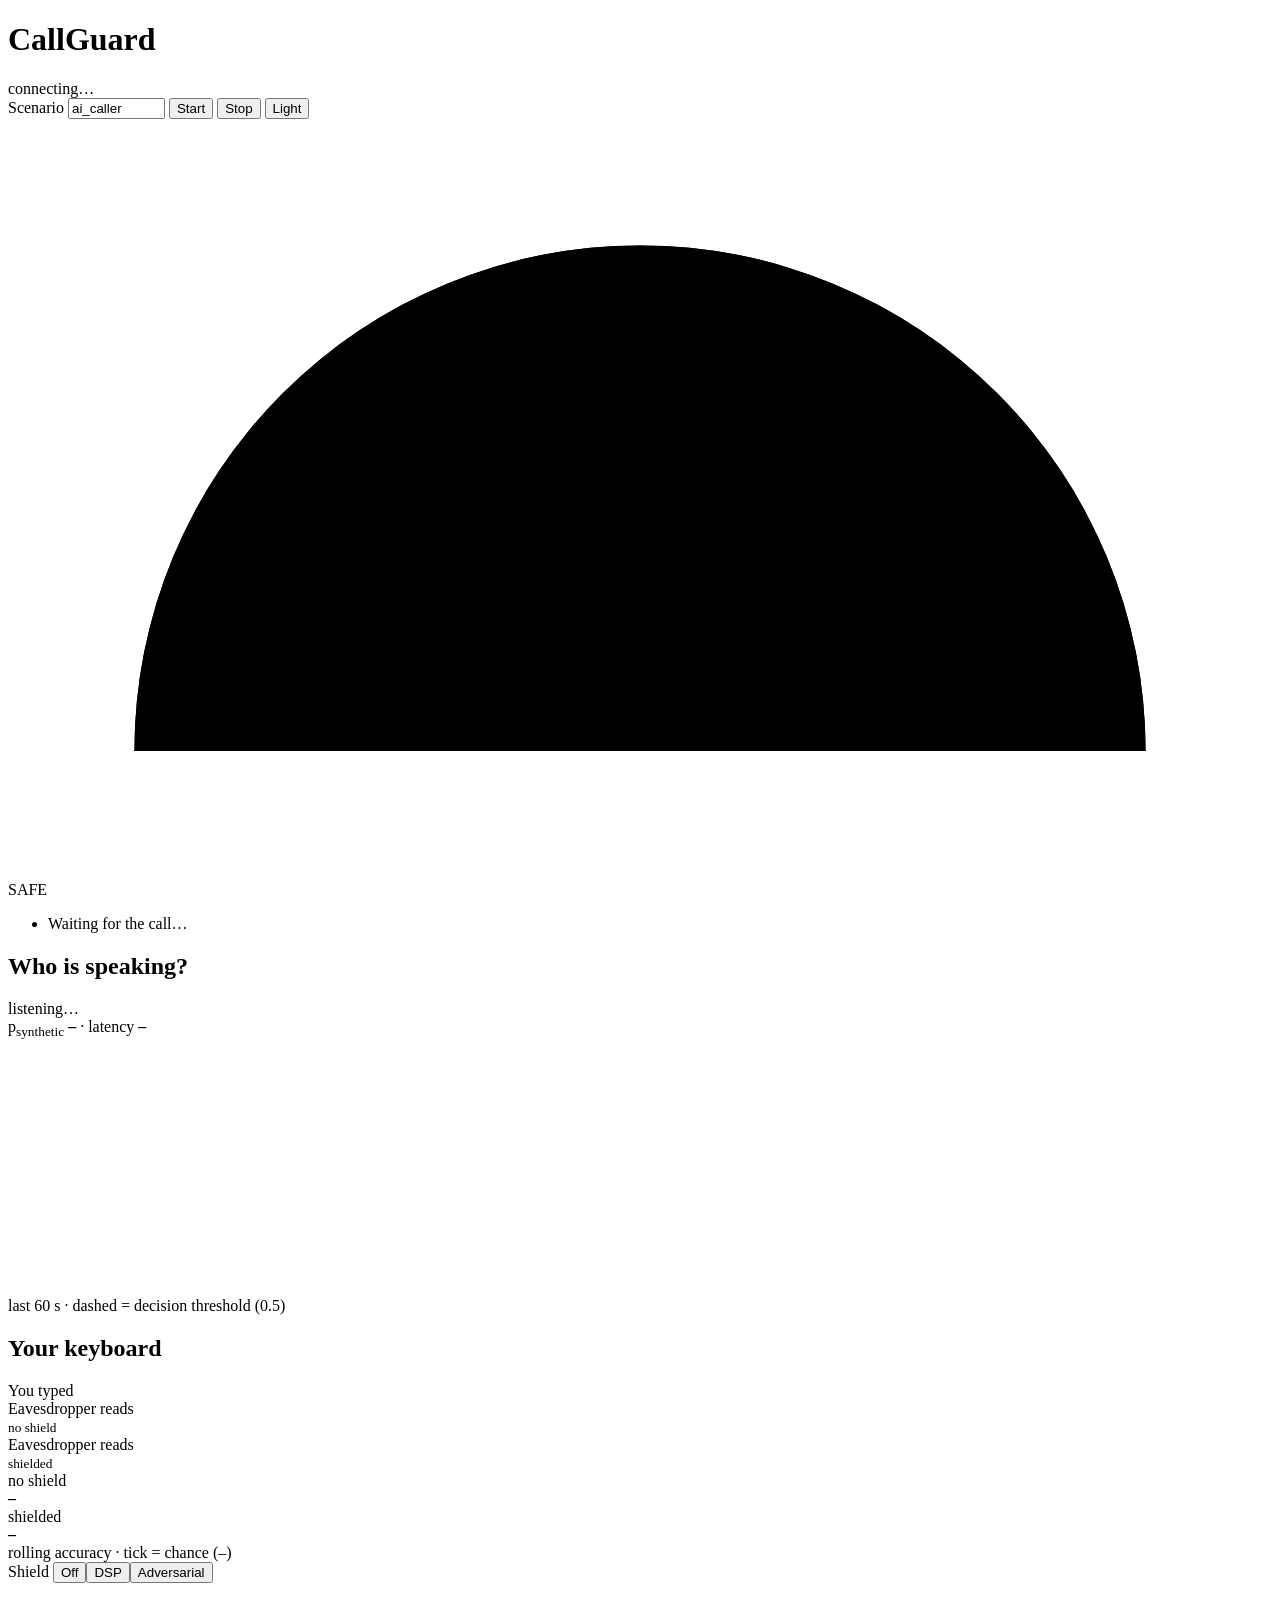
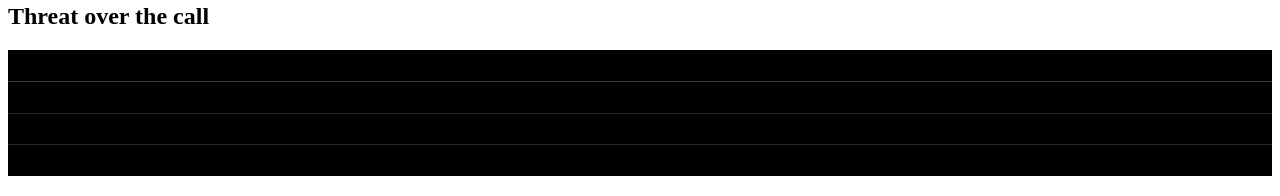
==== callguard/server/static/index.html @ 4d31f8ee "Phase 1 paused: WP1/2/4/5/6 done (52 tests), WP3/WP7 partial, WP8 not started; HANDOFF.md" ====
<!doctype html>
<html lang="en" data-theme="dark">
<head>
<meta charset="utf-8">
<meta name="viewport" content="width=device-width, initial-scale=1">
<title>CallGuard</title>
<link rel="stylesheet" href="/static/style.css">
</head>
<body>
<header class="bar">
  <h1>CallGuard</h1>
  <span id="conn" class="pill off">connecting…</span>
  <div class="spacer"></div>
  <label class="scn">Scenario <input id="scn-name" value="ai_caller" size="10" aria-label="scenario name"></label>
  <button id="scn-start">Start</button>
  <button id="scn-stop">Stop</button>
  <button id="theme" title="Toggle light/dark">Light</button>
</header>

<div id="alarm" class="alarm" hidden></div>

<section class="threat card" aria-label="Threat score">
  <svg class="gauge" viewBox="0 0 200 120" role="img" aria-label="threat gauge">
    <path d="M20 100 A80 80 0 0 1 180 100" class="g-track"/>
    <path id="g-arc" d="M20 100 A80 80 0 0 1 180 100" class="g-arc" pathLength="100" stroke-dasharray="0 100"/>
    <text id="g-num" x="100" y="92" text-anchor="middle" class="g-num">0</text>
  </svg>
  <div class="threat-text">
    <div id="level" class="level lv-SAFE">SAFE</div>
    <ul id="reasons" class="reasons"><li class="muted">Waiting for the call…</li></ul>
  </div>
</section>

<main class="panels">
  <section class="card" aria-label="Who is speaking">
    <h2>Who is speaking?</h2>
    <div class="voice">
      <div id="vlight" class="vlight none" aria-live="polite"></div>
      <div>
        <div id="vlabel" class="vlabel">listening…</div>
        <div class="muted">p<sub>synthetic</sub> <b id="vp">–</b> · latency <b id="vlat">–</b></div>
      </div>
    </div>
    <svg id="spark" class="spark" viewBox="0 0 600 120" preserveAspectRatio="none" aria-label="p synthetic, last 60 s">
      <line x1="0" x2="600" y1="60" y2="60" class="thresh"/>
      <polyline id="spark-line" points=""/>
    </svg>
    <div class="muted small">last 60 s · dashed = decision threshold (0.5)</div>
  </section>

  <section class="card" aria-label="Your keyboard">
    <h2>Your keyboard</h2>
    <div class="row"><span class="lab">You typed</span><span id="typed" class="mono typed"></span></div>
    <div class="row"><span class="lab">Eavesdropper reads<br><small>no shield</small></span><span id="raw" class="mono"></span></div>
    <div class="row"><span class="lab">Eavesdropper reads<br><small>shielded</small></span><span id="shd" class="mono"></span></div>
    <div class="accs">
      <div class="acc"><span>no shield</span><div class="bar-o"><div id="acc-raw" class="bar-i bad"></div><div id="chance1" class="chance"></div></div><b id="acc-raw-n">–</b></div>
      <div class="acc"><span>shielded</span><div class="bar-o"><div id="acc-shd" class="bar-i good"></div><div id="chance2" class="chance"></div></div><b id="acc-shd-n">–</b></div>
      <div class="muted small">rolling accuracy · tick = chance (<span id="chance-n">–</span>)</div>
    </div>
    <div class="shield" role="group" aria-label="shield mode">
      <span class="lab">Shield</span>
      <button data-mode="off">Off</button><button data-mode="dsp">DSP</button><button data-mode="adversarial">Adversarial</button>
    </div>
  </section>
</main>

<section class="card bottom">
  <h2>Threat over the call</h2>
  <svg id="tl" class="tl" viewBox="0 0 1000 100" preserveAspectRatio="none" aria-label="threat timeline">
    <rect x="0" y="0" width="1000" height="25" class="band b-CRITICAL"/>
    <rect x="0" y="25" width="1000" height="25" class="band b-WARN"/>
    <rect x="0" y="50" width="1000" height="25" class="band b-WATCH"/>
    <rect x="0" y="75" width="1000" height="25" class="band b-SAFE"/>
    <polyline id="tl-line" points=""/>
  </svg>
  <ol id="log" class="log"></ol>
</section>

<script src="/static/app.js"></script>
</body>
</html>
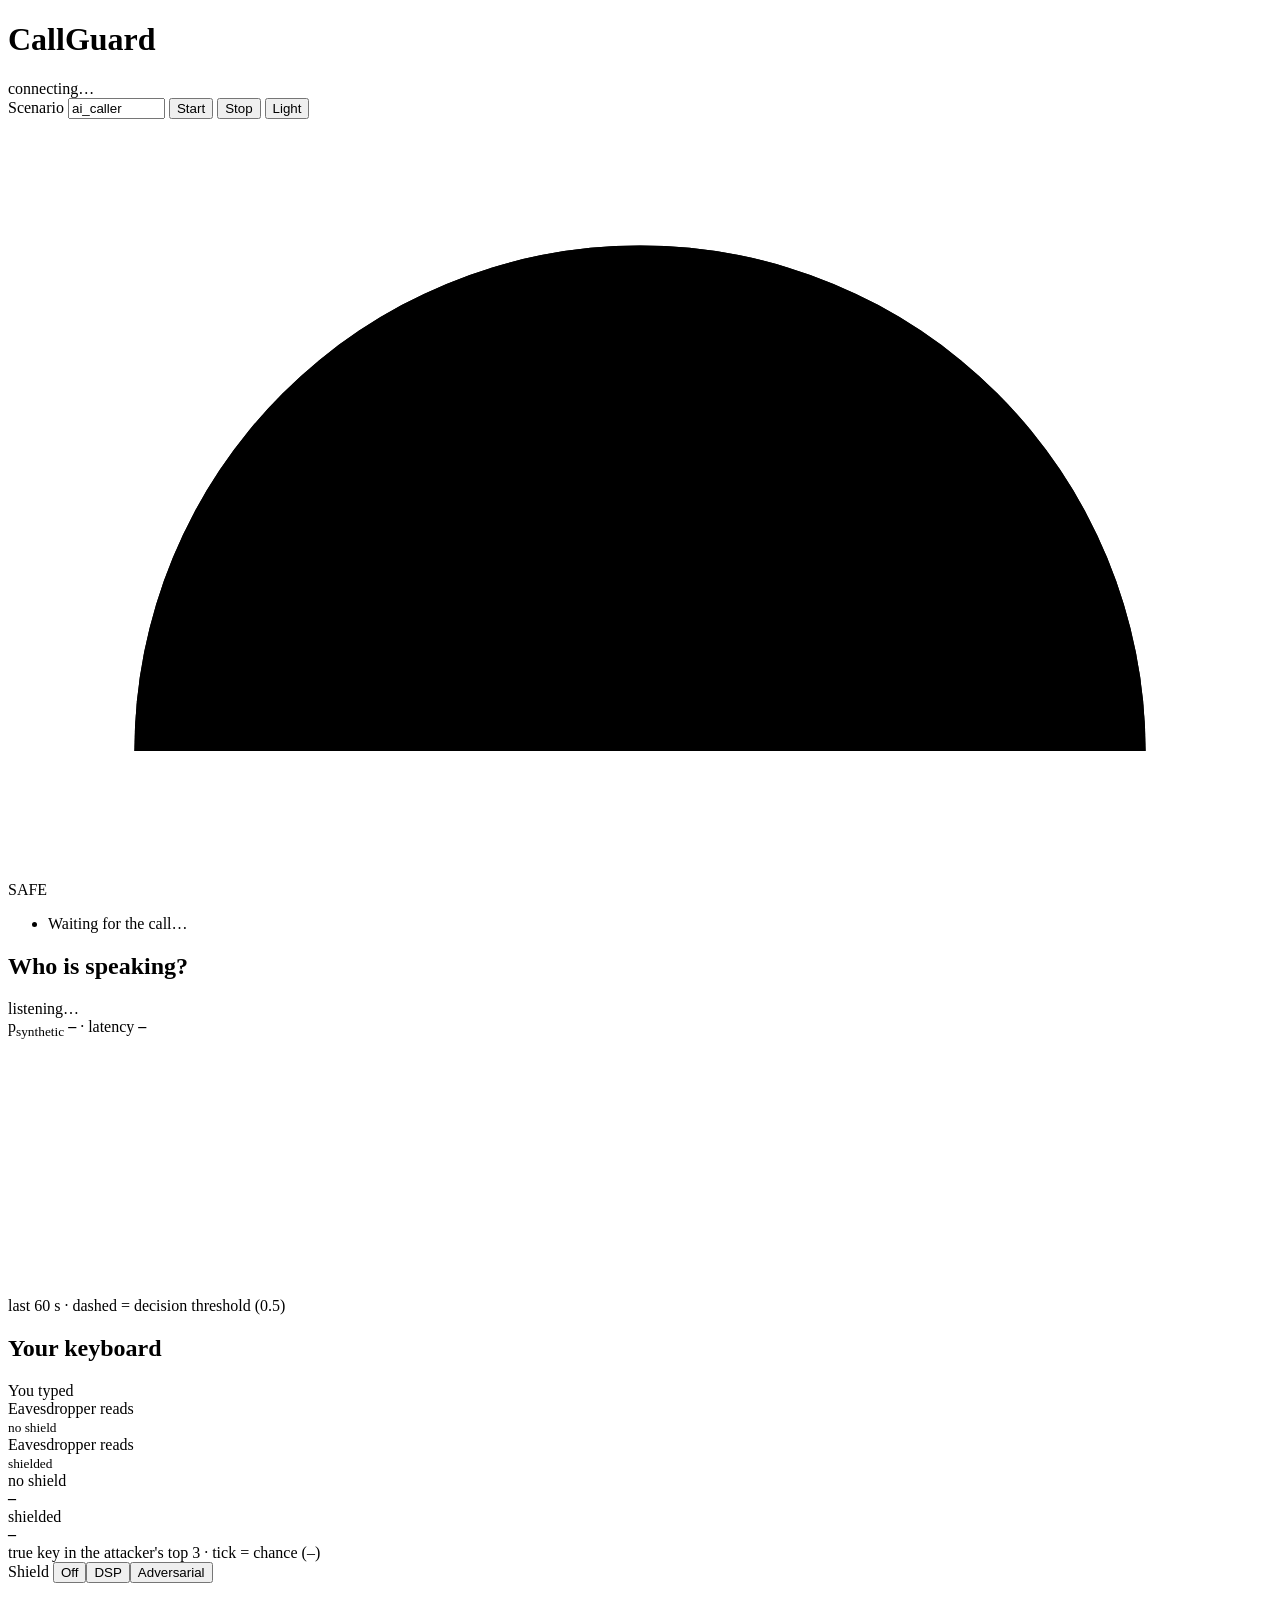
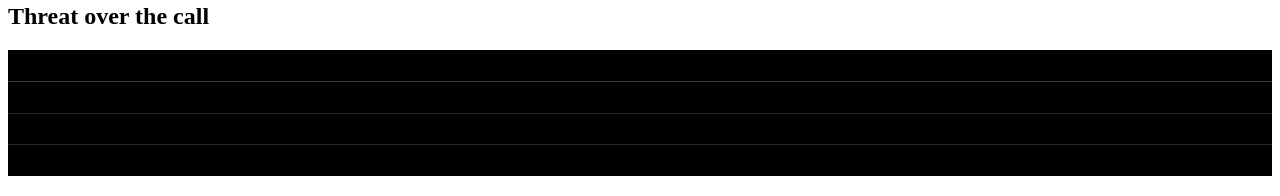
==== commit c994060a: "WP8: real-driver replay story, top-3 exposure, speech-aug attacker, shield covers key release - Thre" ====
--- a/callguard/server/static/index.html
+++ b/callguard/server/static/index.html
@@ -56,7 +56,7 @@
     <div class="accs">
       <div class="acc"><span>no shield</span><div class="bar-o"><div id="acc-raw" class="bar-i bad"></div><div id="chance1" class="chance"></div></div><b id="acc-raw-n">–</b></div>
       <div class="acc"><span>shielded</span><div class="bar-o"><div id="acc-shd" class="bar-i good"></div><div id="chance2" class="chance"></div></div><b id="acc-shd-n">–</b></div>
-      <div class="muted small">rolling accuracy · tick = chance (<span id="chance-n">–</span>)</div>
+      <div class="muted small">true key in the attacker's top 3 · tick = chance (<span id="chance-n">–</span>)</div>
     </div>
     <div class="shield" role="group" aria-label="shield mode">
       <span class="lab">Shield</span>
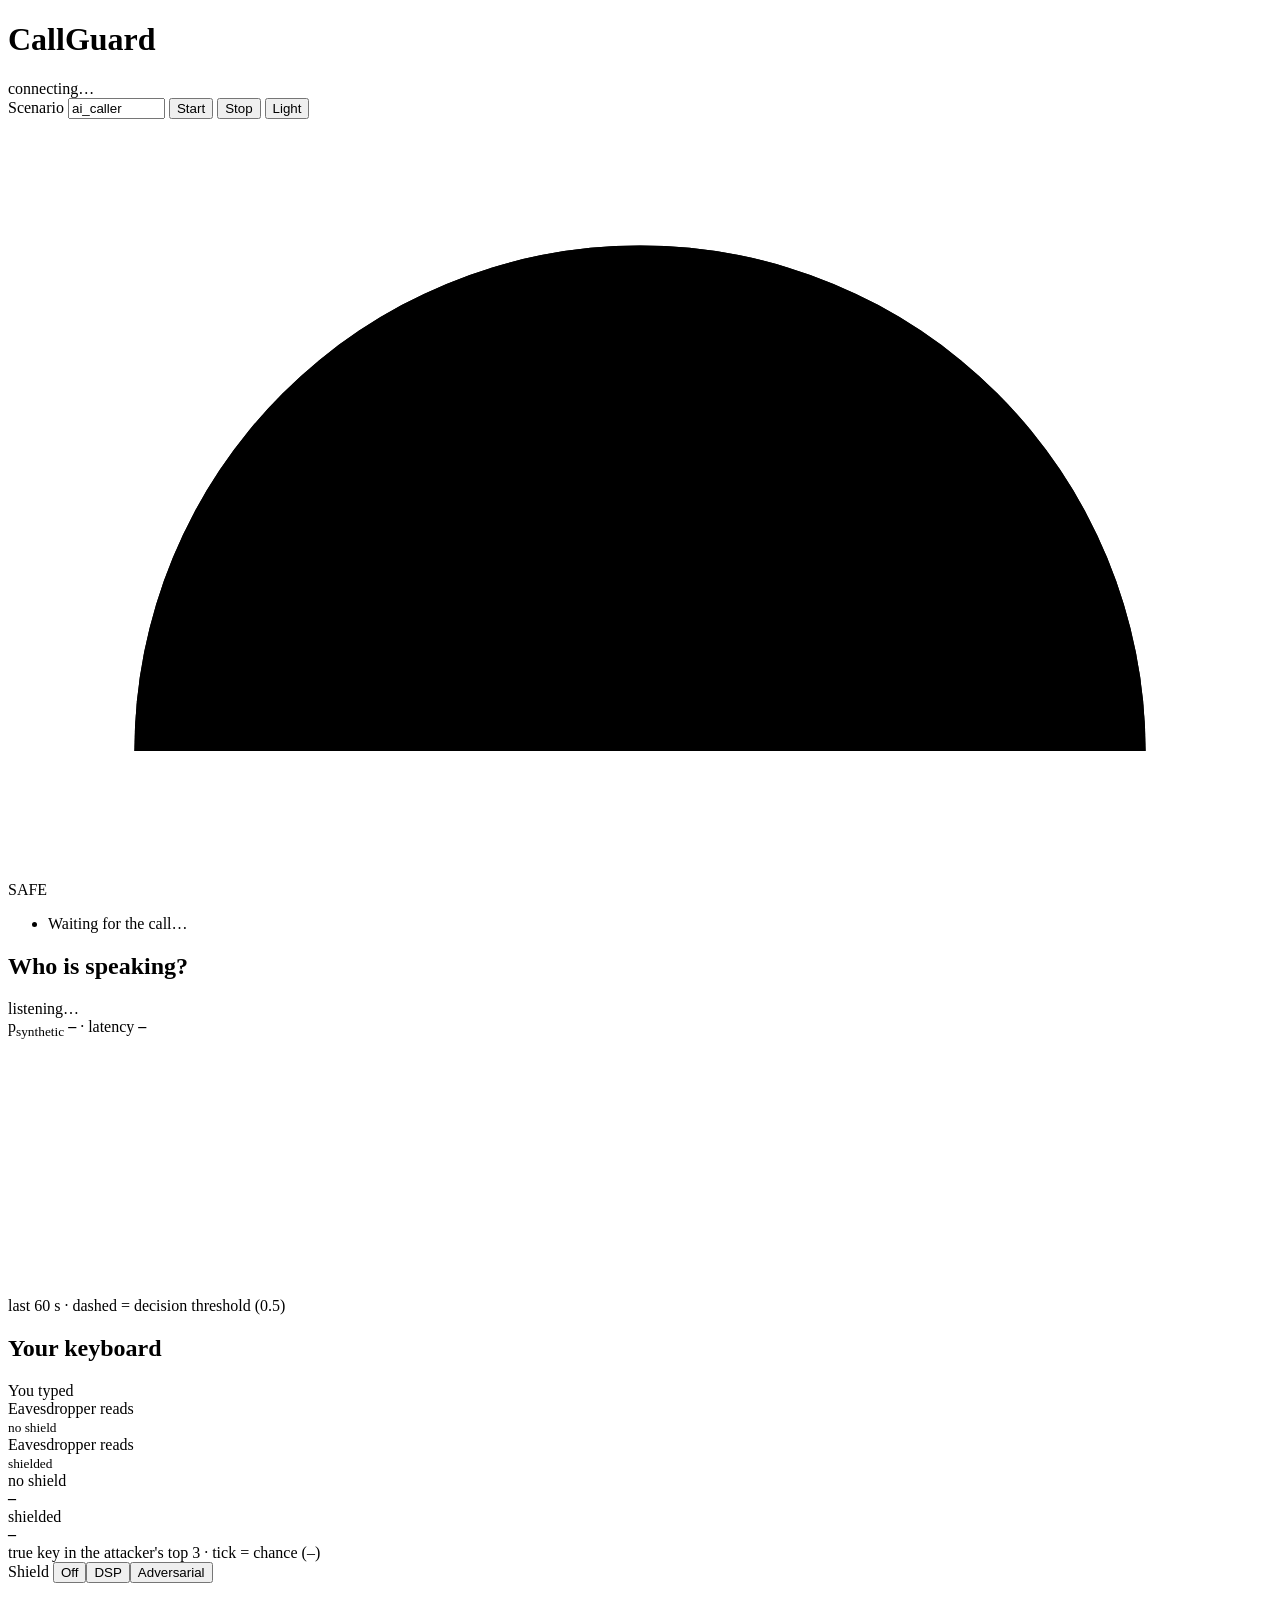
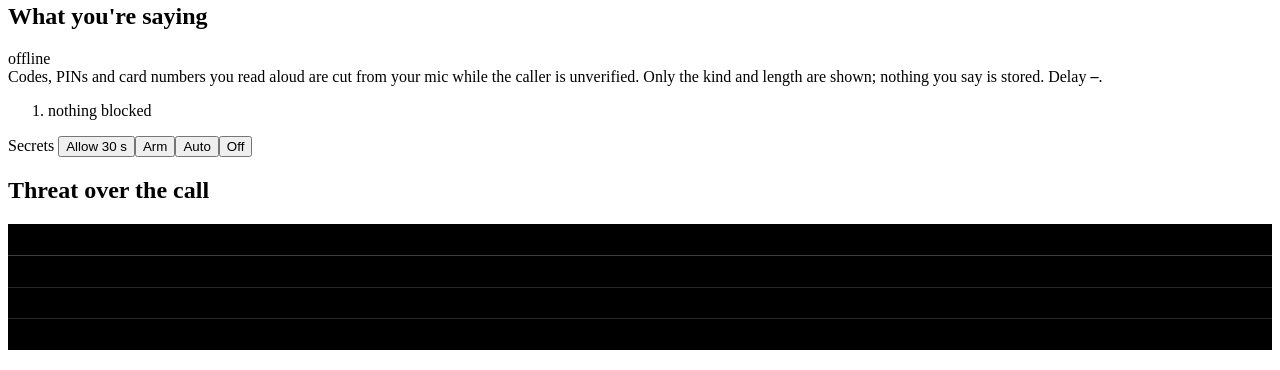
==== commit d2548a97: "WP9: spoken-secret shield wiring (delay-line redactor, contract, mock, pipeline, threat S, dashboard" ====
--- a/callguard/server/static/index.html
+++ b/callguard/server/static/index.html
@@ -63,6 +63,21 @@
       <button data-mode="off">Off</button><button data-mode="dsp">DSP</button><button data-mode="adversarial">Adversarial</button>
     </div>
   </section>
+
+  <section class="card" aria-label="What you're saying">
+    <h2>What you're saying</h2>
+    <div class="secret-head">
+      <span id="sec-pill" class="pill off">offline</span>
+      <span id="sec-why" class="muted"></span>
+    </div>
+    <div class="muted small">Codes, PINs and card numbers you read aloud are cut from your mic while the caller is
+      unverified. Only the kind and length are shown; nothing you say is stored. Delay <b id="sec-delay">–</b>.</div>
+    <ol id="sec-log" class="sec-log"><li class="muted">nothing blocked</li></ol>
+    <div class="shield" role="group" aria-label="secret shield controls">
+      <span class="lab">Secrets</span>
+      <button data-sec="allow" title="let the next 30 s through">Allow 30 s</button><button data-sec="arm">Arm</button><button data-sec="auto">Auto</button><button data-sec="disarm">Off</button>
+    </div>
+  </section>
 </main>
 
 <section class="card bottom">
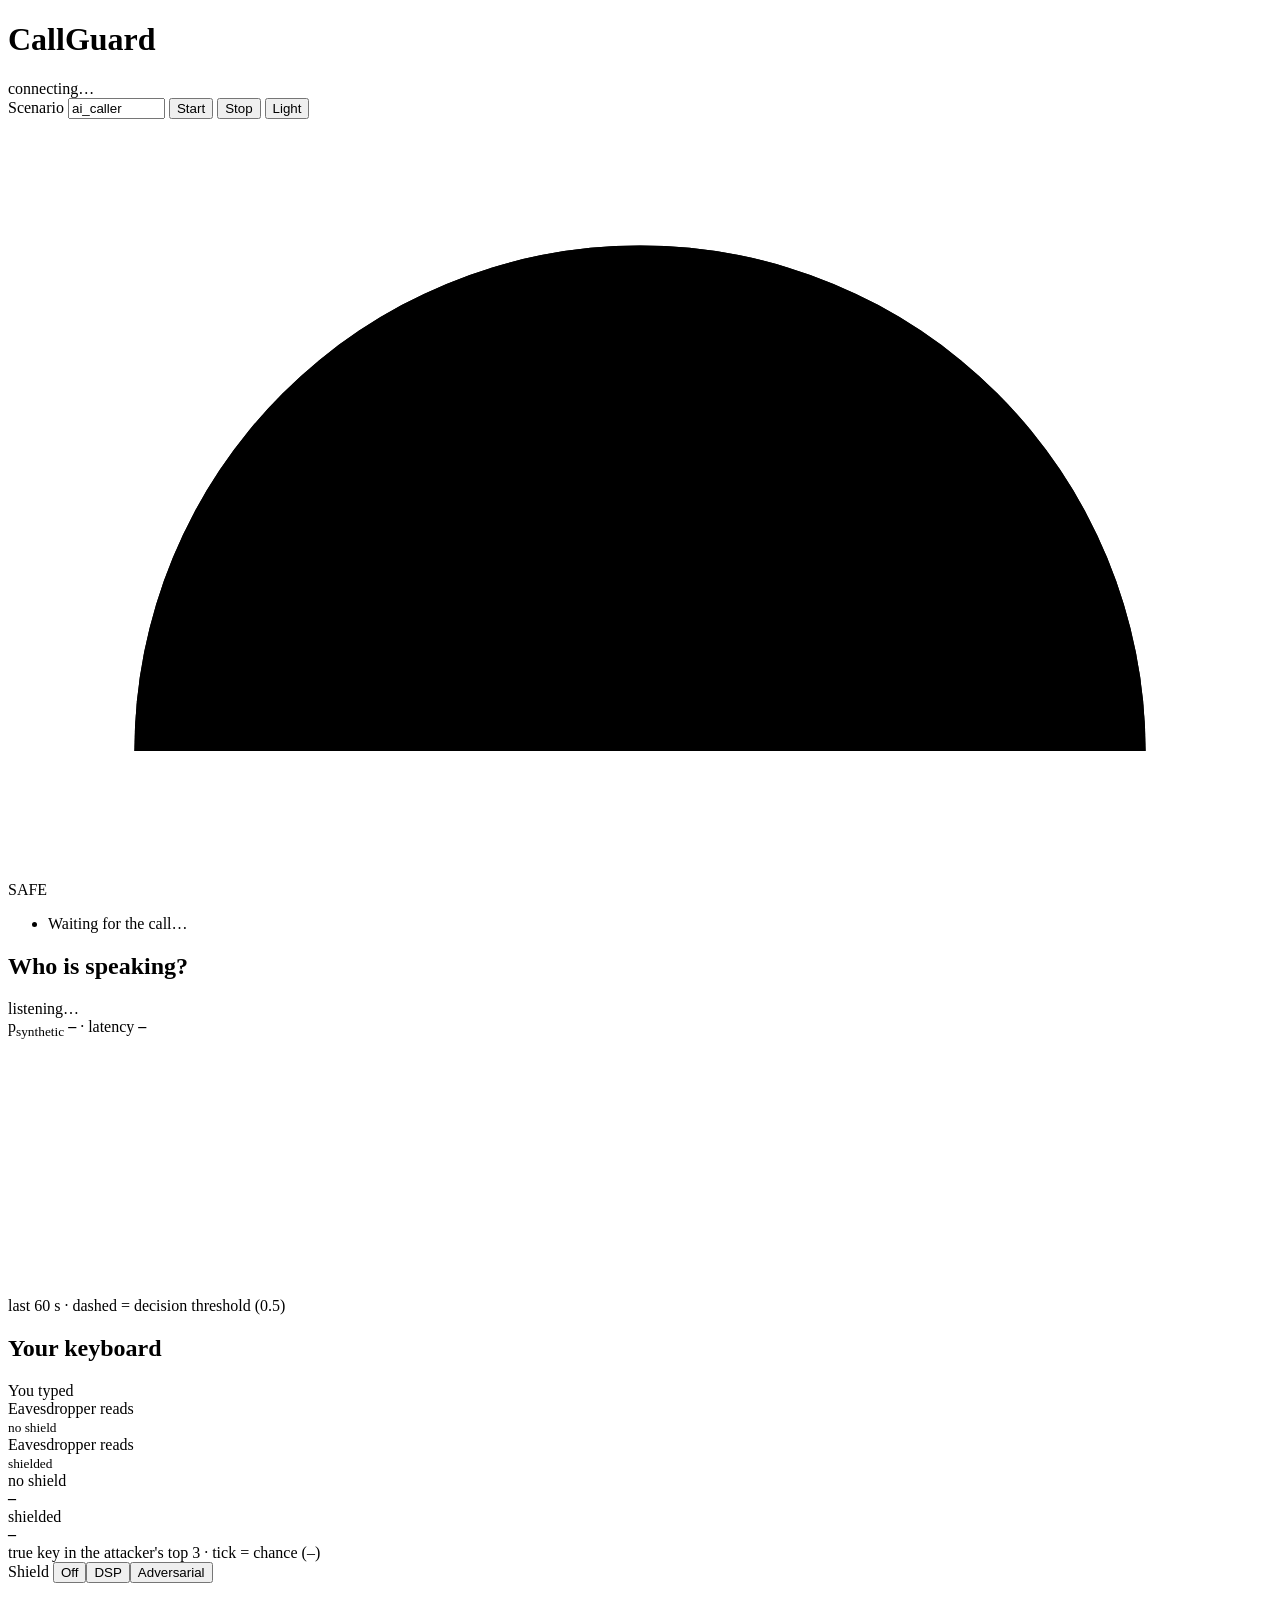
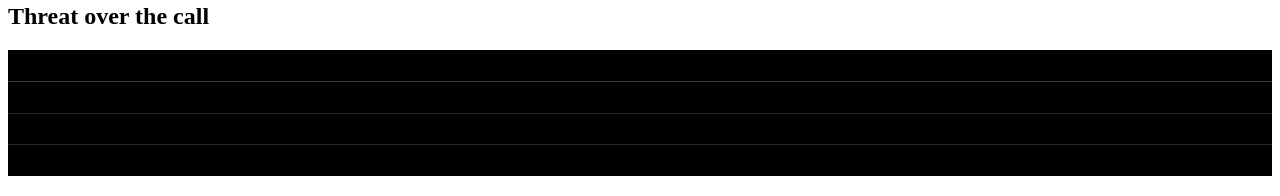
==== commit dd5fa276: "Merge pull request #3 from danmano411/wp8-integrate WP8: pipeline, CLI, ai_caller demo, e2e replay (" ====
--- a/callguard/server/static/index.html
+++ b/callguard/server/static/index.html
@@ -63,21 +63,6 @@
       <button data-mode="off">Off</button><button data-mode="dsp">DSP</button><button data-mode="adversarial">Adversarial</button>
     </div>
   </section>
-
-  <section class="card" aria-label="What you're saying">
-    <h2>What you're saying</h2>
-    <div class="secret-head">
-      <span id="sec-pill" class="pill off">offline</span>
-      <span id="sec-why" class="muted"></span>
-    </div>
-    <div class="muted small">Codes, PINs and card numbers you read aloud are cut from your mic while the caller is
-      unverified. Only the kind and length are shown; nothing you say is stored. Delay <b id="sec-delay">–</b>.</div>
-    <ol id="sec-log" class="sec-log"><li class="muted">nothing blocked</li></ol>
-    <div class="shield" role="group" aria-label="secret shield controls">
-      <span class="lab">Secrets</span>
-      <button data-sec="allow" title="let the next 30 s through">Allow 30 s</button><button data-sec="arm">Arm</button><button data-sec="auto">Auto</button><button data-sec="disarm">Off</button>
-    </div>
-  </section>
 </main>
 
 <section class="card bottom">
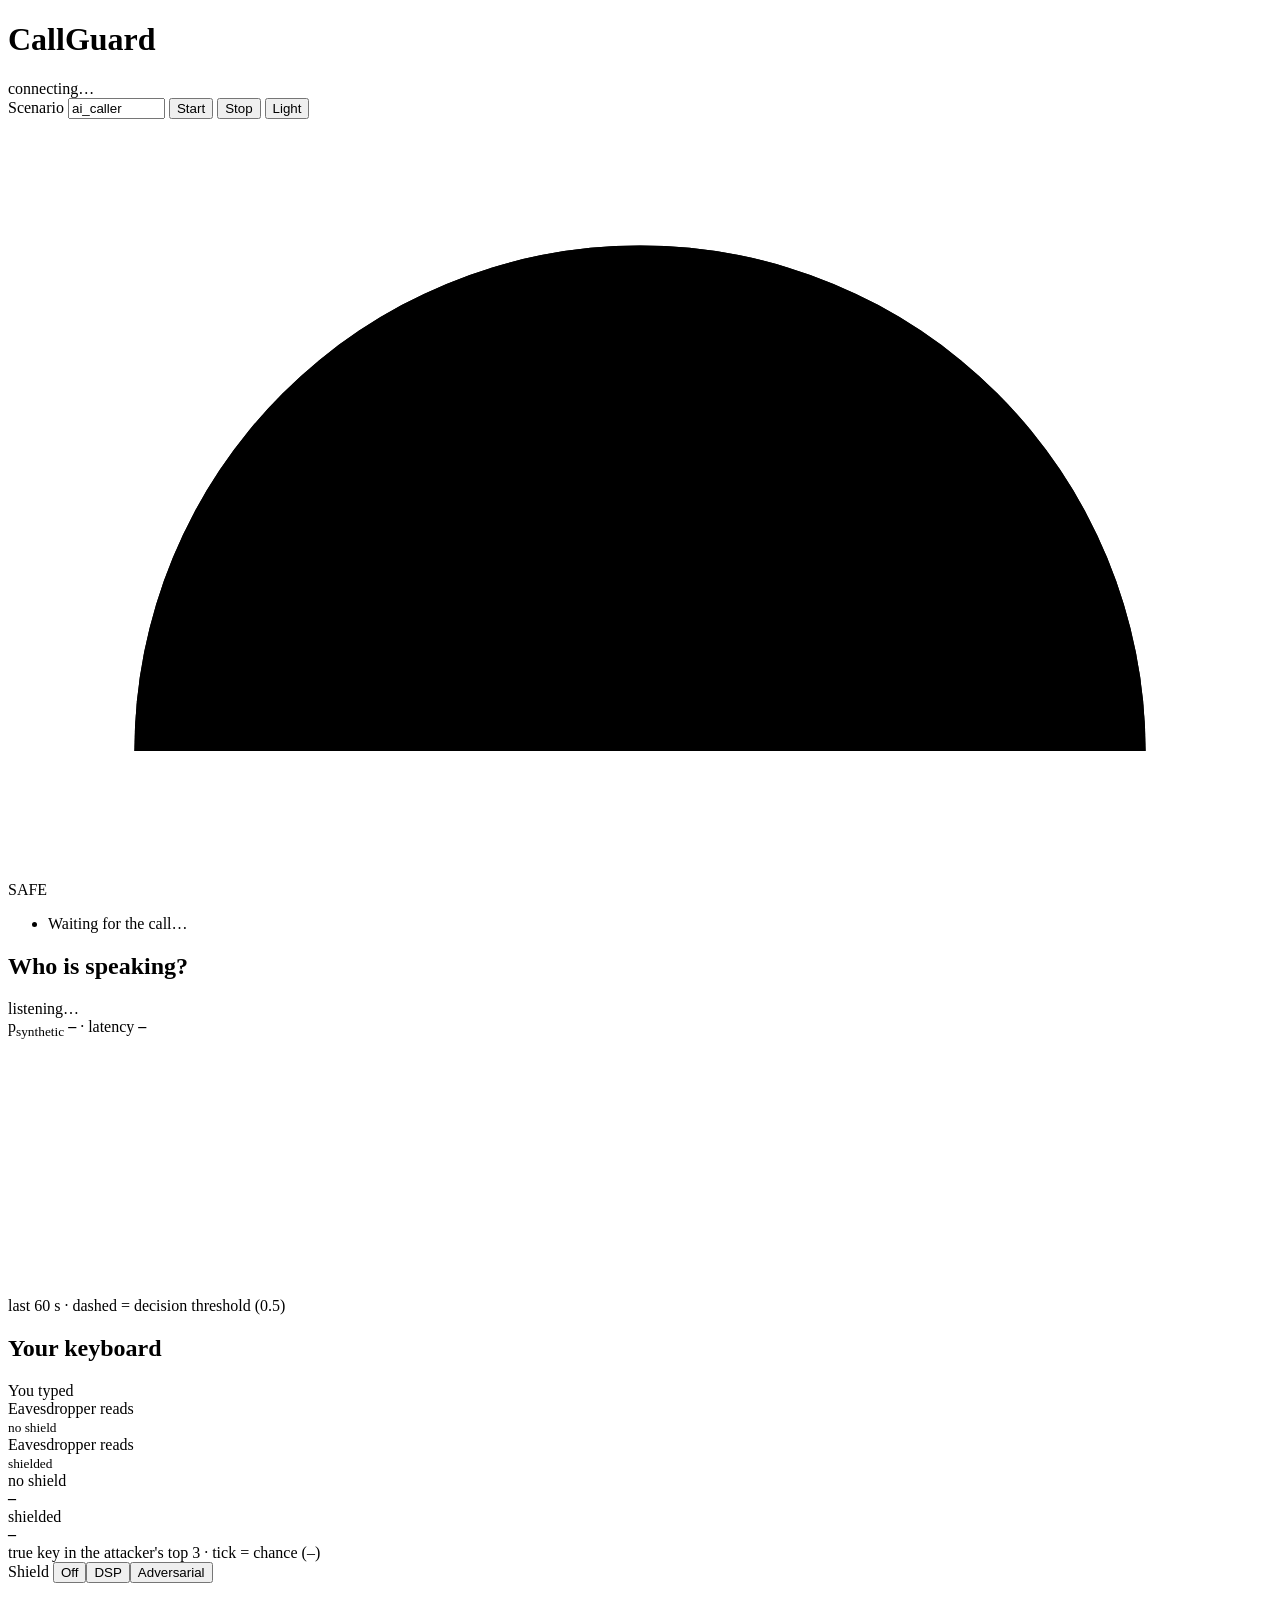
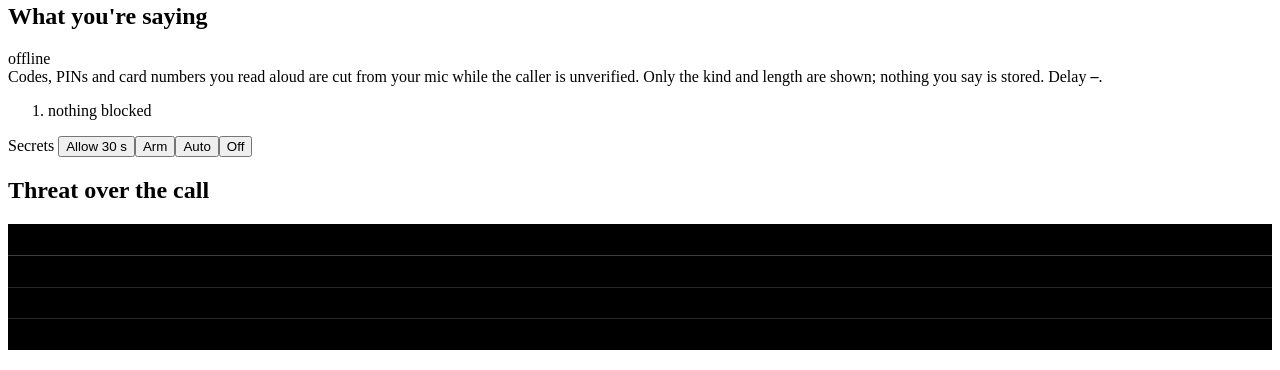
==== commit 847ee0c5: "Merge pull request #4 from danmano411/wp9-secret-shield WP9: spoken-secret shield (third pillar) + i" ====
--- a/callguard/server/static/index.html
+++ b/callguard/server/static/index.html
@@ -63,6 +63,21 @@
       <button data-mode="off">Off</button><button data-mode="dsp">DSP</button><button data-mode="adversarial">Adversarial</button>
     </div>
   </section>
+
+  <section class="card" aria-label="What you're saying">
+    <h2>What you're saying</h2>
+    <div class="secret-head">
+      <span id="sec-pill" class="pill off">offline</span>
+      <span id="sec-why" class="muted"></span>
+    </div>
+    <div class="muted small">Codes, PINs and card numbers you read aloud are cut from your mic while the caller is
+      unverified. Only the kind and length are shown; nothing you say is stored. Delay <b id="sec-delay">–</b>.</div>
+    <ol id="sec-log" class="sec-log"><li class="muted">nothing blocked</li></ol>
+    <div class="shield" role="group" aria-label="secret shield controls">
+      <span class="lab">Secrets</span>
+      <button data-sec="allow" title="let the next 30 s through">Allow 30 s</button><button data-sec="arm">Arm</button><button data-sec="auto">Auto</button><button data-sec="disarm">Off</button>
+    </div>
+  </section>
 </main>
 
 <section class="card bottom">
